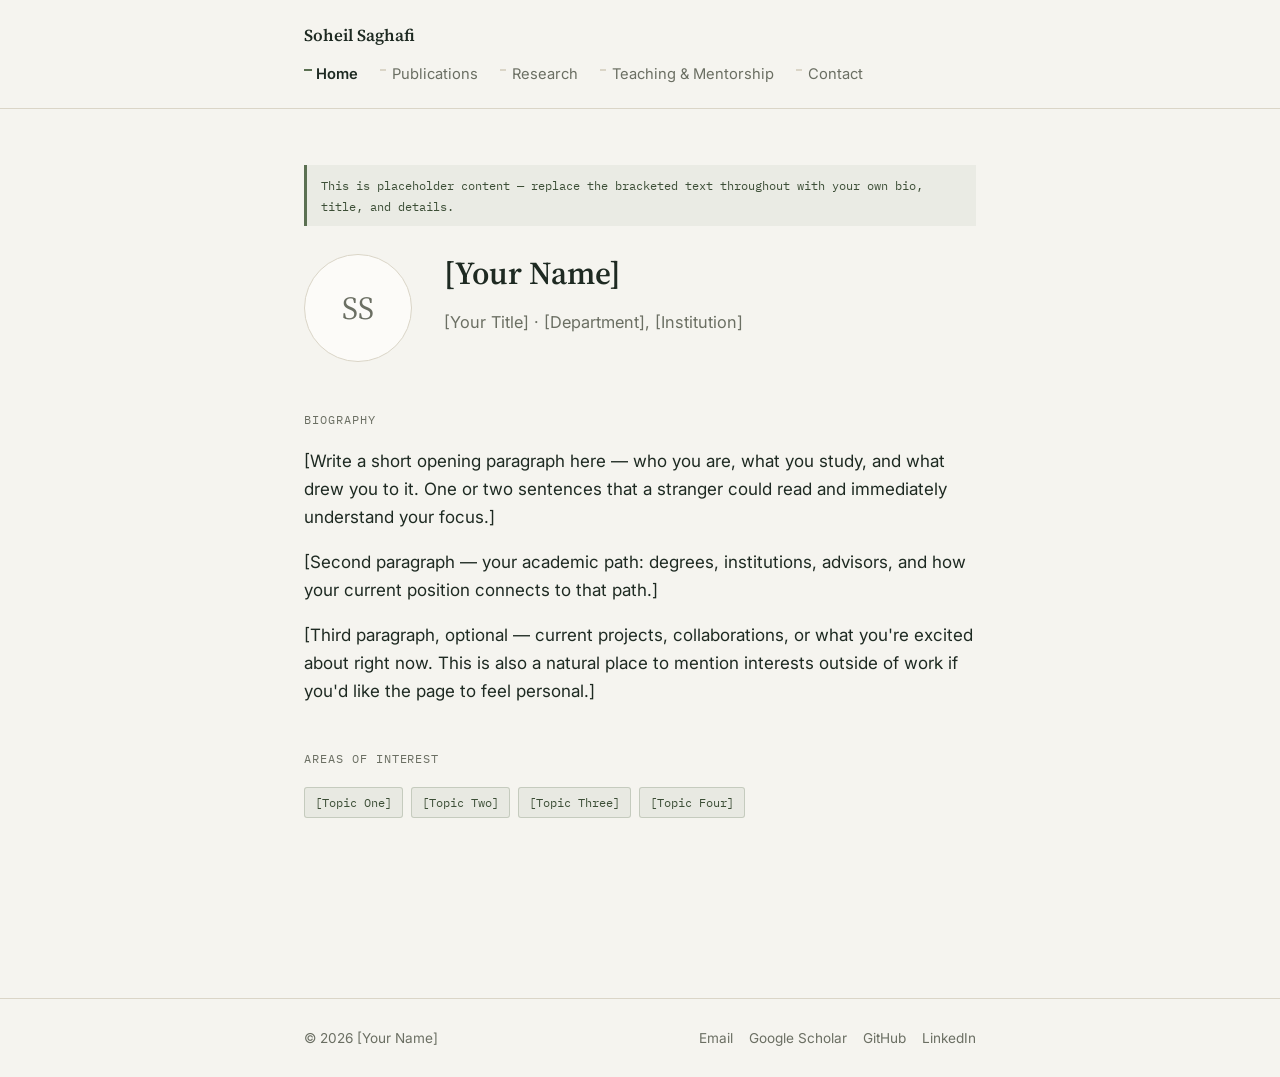
==== index.html @ 00693fb6 "Add files via upload The first draft with placeholders has been added to this repository!" ====
<!DOCTYPE html>
<html lang="en">
<head>
<meta charset="UTF-8">
<meta name="viewport" content="width=device-width, initial-scale=1.0">
<title>Soheil Saghafi</title>
<meta name="description" content="Personal academic site of Soheil Saghafi — biography, publications, research, teaching and mentorship, and contact information.">
<link rel="preconnect" href="https://fonts.googleapis.com">
<link href="https://fonts.googleapis.com/css2?family=Source+Serif+4:wght@400;600;700&family=Inter:wght@400;500;600&family=IBM+Plex+Mono:wght@400;500&display=swap" rel="stylesheet">
<link rel="stylesheet" href="style.css">
</head>
<body>

<header class="site-header">
  <div class="nav-wrap">
    <a class="site-name" href="index.html">Soheil Saghafi</a>
    <nav class="site-nav">
      <a href="index.html" class="active">Home</a>
      <a href="publications.html">Publications</a>
      <a href="research.html">Research</a>
      <a href="teaching.html">Teaching &amp; Mentorship</a>
      <a href="contact.html">Contact</a>
    </nav>
  </div>
</header>

<main>

  <p class="placeholder-note">This is placeholder content — replace the bracketed text throughout with your own bio, title, and details.</p>

  <div class="hero">
    <div class="avatar" aria-hidden="true">SS</div>
    <div>
      <h1>[Your Name]</h1>
      <p class="role">[Your Title] &middot; [Department], [Institution]</p>
    </div>
  </div>

  <section>
    <p class="eyebrow">Biography</p>
    <p>
      [Write a short opening paragraph here — who you are, what you study, and what
      drew you to it. One or two sentences that a stranger could read and immediately
      understand your focus.]
    </p>
    <p>
      [Second paragraph — your academic path: degrees, institutions, advisors,
      and how your current position connects to that path.]
    </p>
    <p>
      [Third paragraph, optional — current projects, collaborations, or what
      you're excited about right now. This is also a natural place to mention
      interests outside of work if you'd like the page to feel personal.]
    </p>
  </section>

  <section>
    <p class="eyebrow">Areas of Interest</p>
    <div class="tag-row">
      <span class="tag">[Topic One]</span>
      <span class="tag">[Topic Two]</span>
      <span class="tag">[Topic Three]</span>
      <span class="tag">[Topic Four]</span>
    </div>
  </section>

</main>

<footer class="site-footer">
  <div class="footer-wrap">
    <span>&copy; <span id="year"></span> [Your Name]</span>
    <span class="footer-links">
      <a href="mailto:you@example.com">Email</a>
      <a href="#">Google Scholar</a>
      <a href="#">GitHub</a>
      <a href="#">LinkedIn</a>
    </span>
  </div>
</footer>

<script>document.getElementById('year').textContent = new Date().getFullYear();</script>
</body>
</html>
---- style.css ----
/* ===================================================================
   Soheil Saghafi — personal academic site
   Token system:
   Color   — paper #F5F4EF, ink #1E2A22, accent (sage) #5B7052,
             accent-deep #3C4E36, rule #DAD5C7, muted #6B6F63
   Type    — display: 'Source Serif 4' (headings, name)
             body:    'Inter' (paragraphs, nav, UI)
             mono:    'IBM Plex Mono' (labels, eyebrows, dates)
   Layout  — single column, max-width 720px, hairline rules,
             persistent top nav with a left tick-mark on active page
   =================================================================== */

:root {
  --paper: #F5F4EF;
  --paper-raised: #FCFBF8;
  --ink: #1E2A22;
  --muted: #6B6F63;
  --rule: #DAD5C7;
  --accent: #5B7052;
  --accent-deep: #3C4E36;
  --max-w: 720px;
}

* { box-sizing: border-box; }

html {
  -webkit-font-smoothing: antialiased;
  scroll-behavior: smooth;
}

body {
  margin: 0;
  background: var(--paper);
  color: var(--ink);
  font-family: 'Inter', -apple-system, BlinkMacSystemFont, sans-serif;
  font-size: 17px;
  line-height: 1.65;
}

a {
  color: var(--accent-deep);
  text-decoration-color: var(--rule);
  text-underline-offset: 3px;
}
a:hover { color: var(--accent); }
a:focus-visible, button:focus-visible {
  outline: 2px solid var(--accent);
  outline-offset: 3px;
}

h1, h2, h3 {
  font-family: 'Source Serif 4', Georgia, serif;
  font-weight: 600;
  color: var(--ink);
  line-height: 1.2;
  margin: 0 0 0.5em;
}

.eyebrow {
  font-family: 'IBM Plex Mono', monospace;
  font-size: 0.75rem;
  letter-spacing: 0.08em;
  text-transform: uppercase;
  color: var(--muted);
  margin: 0 0 0.6em;
}

/* ---------- layout shell ---------- */
.site-header {
  border-bottom: 1px solid var(--rule);
  background: var(--paper);
  position: sticky;
  top: 0;
  z-index: 10;
}
.nav-wrap {
  max-width: var(--max-w);
  margin: 0 auto;
  padding: 22px 24px;
  display: flex;
  flex-wrap: wrap;
  align-items: baseline;
  justify-content: space-between;
  gap: 12px 24px;
}
.site-name {
  font-family: 'Source Serif 4', serif;
  font-weight: 600;
  font-size: 1.05rem;
  color: var(--ink);
  text-decoration: none;
  white-space: nowrap;
}
nav.site-nav {
  display: flex;
  gap: 22px;
  flex-wrap: wrap;
  font-size: 0.92rem;
}
nav.site-nav a {
  color: var(--muted);
  text-decoration: none;
  position: relative;
  padding-left: 12px;
}
nav.site-nav a::before {
  content: "";
  position: absolute;
  left: 0;
  top: 0.5em;
  width: 6px;
  height: 2px;
  background: var(--rule);
}
nav.site-nav a:hover { color: var(--ink); }
nav.site-nav a.active {
  color: var(--ink);
  font-weight: 600;
}
nav.site-nav a.active::before {
  background: var(--accent);
  width: 8px;
}

main {
  max-width: var(--max-w);
  margin: 0 auto;
  padding: 56px 24px 96px;
}

.site-footer {
  border-top: 1px solid var(--rule);
  margin-top: 40px;
}
.footer-wrap {
  max-width: var(--max-w);
  margin: 0 auto;
  padding: 28px 24px;
  display: flex;
  justify-content: space-between;
  flex-wrap: wrap;
  gap: 12px;
  font-size: 0.85rem;
  color: var(--muted);
}
.footer-links { display: flex; gap: 16px; }
.footer-links a { color: var(--muted); text-decoration: none; }
.footer-links a:hover { color: var(--accent-deep); }

/* ---------- home / hero ---------- */
.hero {
  display: flex;
  gap: 32px;
  align-items: flex-start;
  margin-bottom: 48px;
}
.avatar {
  flex: none;
  width: 108px;
  height: 108px;
  border-radius: 50%;
  background: var(--paper-raised);
  border: 1px solid var(--rule);
  display: flex;
  align-items: center;
  justify-content: center;
  font-family: 'Source Serif 4', serif;
  font-size: 2rem;
  color: var(--muted);
}
.hero h1 { font-size: 2rem; margin-bottom: 0.15em; }
.hero .role { color: var(--muted); font-size: 1.02rem; margin-bottom: 0; }

.tag-row {
  display: flex;
  flex-wrap: wrap;
  gap: 8px;
  margin: 18px 0 8px;
}
.tag {
  font-family: 'IBM Plex Mono', monospace;
  font-size: 0.78rem;
  color: var(--accent-deep);
  background: rgba(91, 112, 82, 0.08);
  border: 1px solid rgba(91, 112, 82, 0.25);
  padding: 4px 10px;
  border-radius: 3px;
}

section { margin-bottom: 44px; }
section > h2 {
  font-size: 1.3rem;
  border-bottom: 1px solid var(--rule);
  padding-bottom: 10px;
  margin-bottom: 18px;
}

/* ---------- entry list (publications / teaching / research) ---------- */
.entry {
  padding: 18px 0;
  border-bottom: 1px solid var(--rule);
  display: grid;
  grid-template-columns: 84px 1fr;
  gap: 18px;
}
.entry:last-child { border-bottom: none; }
.entry-date {
  font-family: 'IBM Plex Mono', monospace;
  font-size: 0.82rem;
  color: var(--muted);
  padding-top: 3px;
}
.entry-title {
  font-weight: 600;
  margin: 0 0 4px;
}
.entry-meta {
  color: var(--muted);
  font-size: 0.92rem;
  margin: 0 0 6px;
}
.entry-desc { margin: 0; font-size: 0.96rem; }
.entry-links { margin-top: 8px; font-size: 0.88rem; display: flex; gap: 14px; }

.placeholder-note {
  font-family: 'IBM Plex Mono', monospace;
  font-size: 0.78rem;
  color: var(--accent-deep);
  background: rgba(91,112,82,0.07);
  border-left: 3px solid var(--accent);
  padding: 10px 14px;
  margin: 0 0 28px;
}

/* ---------- contact ---------- */
.contact-list {
  list-style: none;
  padding: 0;
  margin: 0;
  display: grid;
  gap: 14px;
}
.contact-list li {
  display: flex;
  gap: 14px;
  align-items: baseline;
  padding-bottom: 12px;
  border-bottom: 1px solid var(--rule);
}
.contact-list .label {
  font-family: 'IBM Plex Mono', monospace;
  font-size: 0.78rem;
  color: var(--muted);
  width: 92px;
  flex: none;
  text-transform: uppercase;
  letter-spacing: 0.06em;
}

/* ---------- responsive ---------- */
@media (max-width: 560px) {
  .hero { flex-direction: column; align-items: flex-start; }
  .entry { grid-template-columns: 1fr; gap: 4px; }
  .entry-date { padding-top: 0; }
  nav.site-nav { gap: 14px 18px; }
}

@media (prefers-reduced-motion: reduce) {
  html { scroll-behavior: auto; }
}
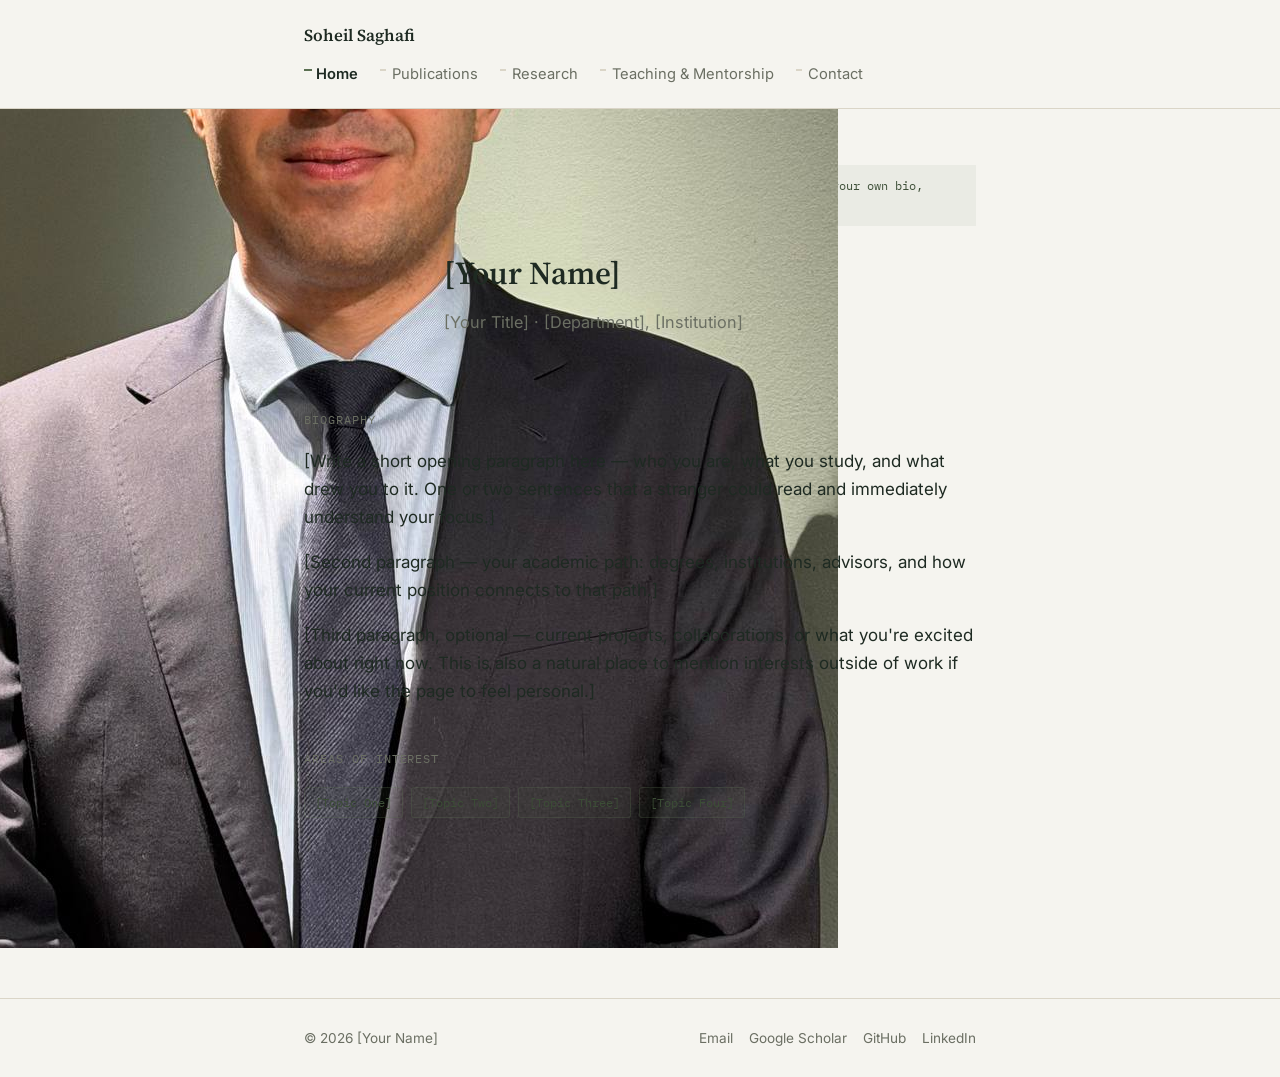
==== commit a9912acd: "Update index.html" ====
--- a/index.html
+++ b/index.html
@@ -10,7 +10,7 @@
 <link rel="stylesheet" href="style.css">
 </head>
 <body>
-
+ 
 <header class="site-header">
   <div class="nav-wrap">
     <a class="site-name" href="index.html">Soheil Saghafi</a>
@@ -23,19 +23,21 @@
     </nav>
   </div>
 </header>
-
+ 
 <main>
-
+ 
   <p class="placeholder-note">This is placeholder content — replace the bracketed text throughout with your own bio, title, and details.</p>
-
+ 
   <div class="hero">
-    <div class="avatar" aria-hidden="true">SS</div>
+    <div class="avatar">
+      <img src="photo.jpg" alt="Photo of [Your Name]">
+    </div>
     <div>
       <h1>[Your Name]</h1>
       <p class="role">[Your Title] &middot; [Department], [Institution]</p>
     </div>
   </div>
-
+ 
   <section>
     <p class="eyebrow">Biography</p>
     <p>
@@ -53,7 +55,7 @@
       interests outside of work if you'd like the page to feel personal.]
     </p>
   </section>
-
+ 
   <section>
     <p class="eyebrow">Areas of Interest</p>
     <div class="tag-row">
@@ -63,9 +65,9 @@
       <span class="tag">[Topic Four]</span>
     </div>
   </section>
-
+ 
 </main>
-
+ 
 <footer class="site-footer">
   <div class="footer-wrap">
     <span>&copy; <span id="year"></span> [Your Name]</span>
@@ -77,7 +79,7 @@
     </span>
   </div>
 </footer>
-
+ 
 <script>document.getElementById('year').textContent = new Date().getFullYear();</script>
 </body>
 </html>
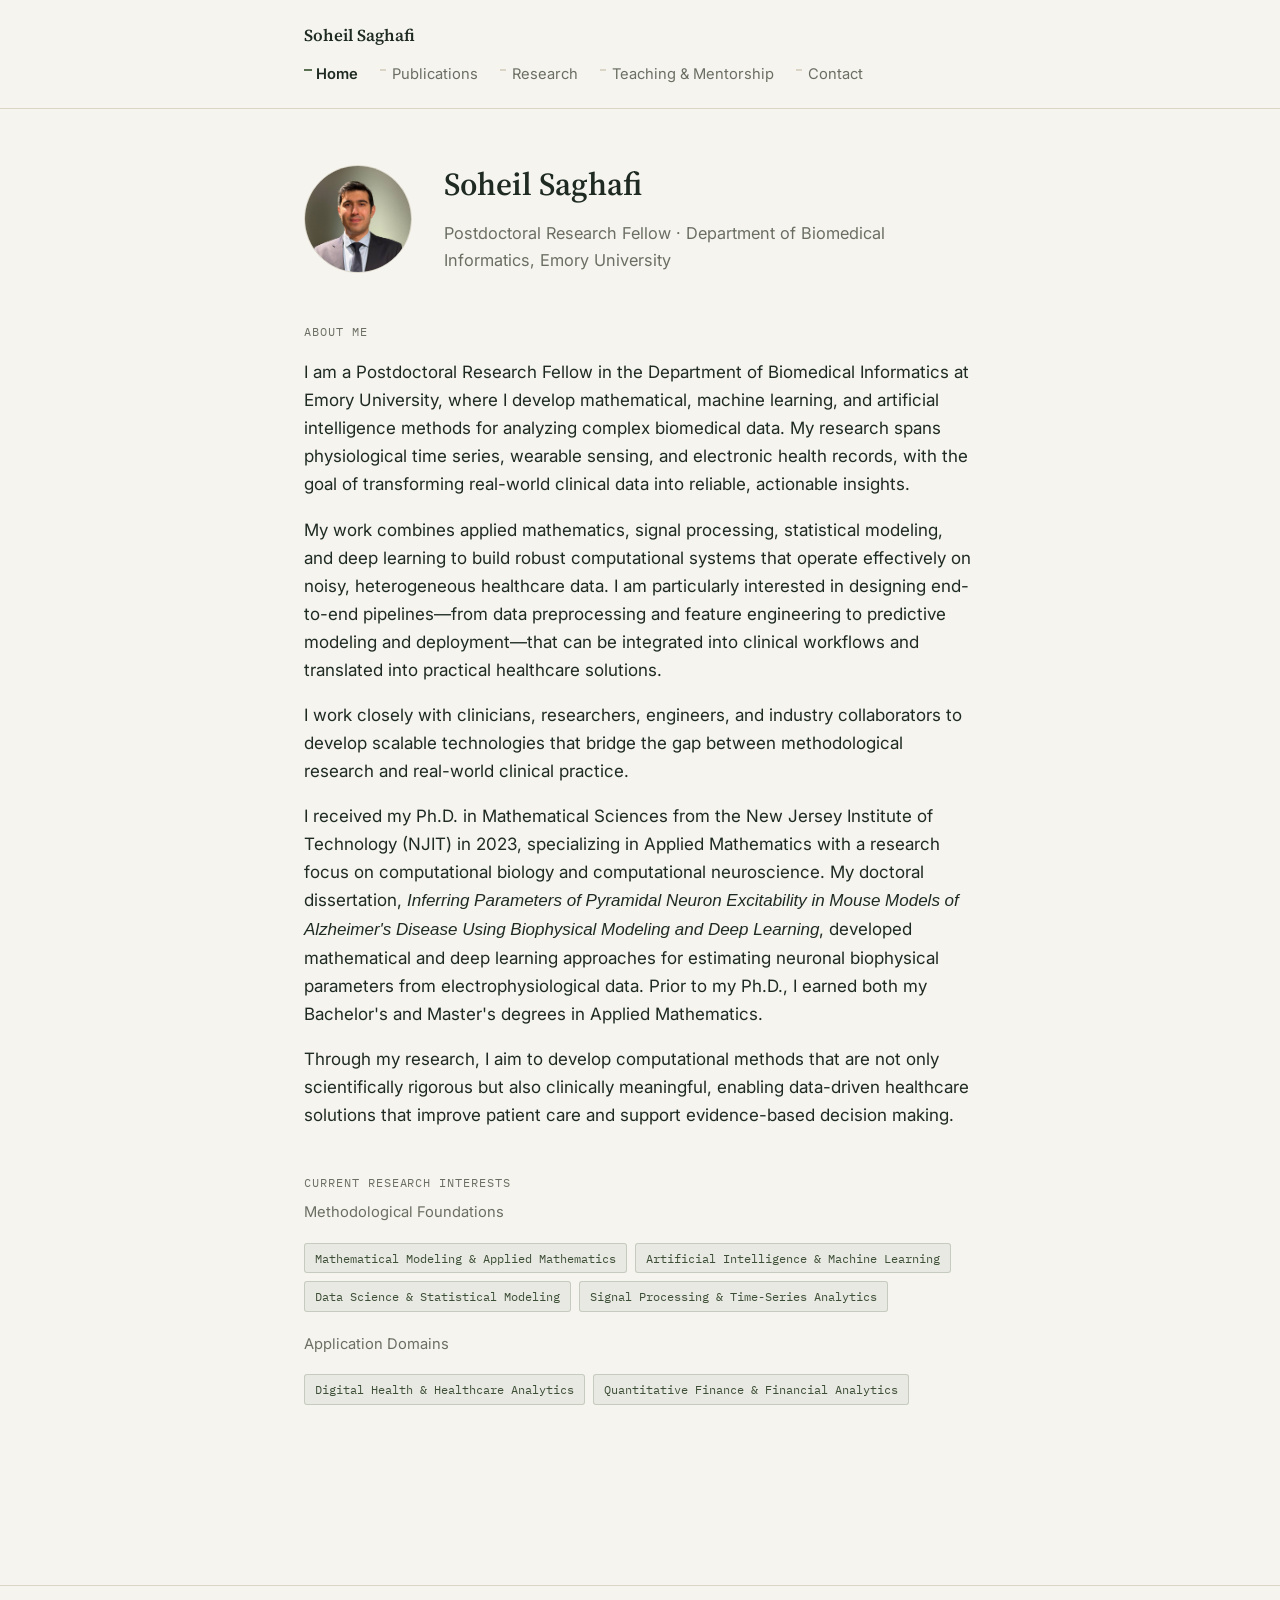
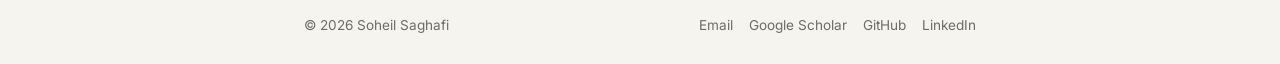
==== commit 0db31bfa: "Update index.html" ====
--- a/index.html
+++ b/index.html
@@ -10,7 +10,7 @@
 <link rel="stylesheet" href="style.css">
 </head>
 <body>
- 
+
 <header class="site-header">
   <div class="nav-wrap">
     <a class="site-name" href="index.html">Soheil Saghafi</a>
@@ -23,54 +23,85 @@
     </nav>
   </div>
 </header>
- 
+
 <main>
- 
-  <p class="placeholder-note">This is placeholder content — replace the bracketed text throughout with your own bio, title, and details.</p>
- 
+
   <div class="hero">
     <div class="avatar">
-      <img src="photo.jpg" alt="Photo of [Your Name]">
+      <img src="photo.jpg" alt="Photo of Soheil Saghafi">
     </div>
     <div>
-      <h1>[Your Name]</h1>
-      <p class="role">[Your Title] &middot; [Department], [Institution]</p>
+      <h1>Soheil Saghafi</h1>
+      <p class="role">Postdoctoral Research Fellow &middot; Department of Biomedical Informatics, Emory University</p>
     </div>
   </div>
- 
+
   <section>
-    <p class="eyebrow">Biography</p>
+    <p class="eyebrow">About Me</p>
     <p>
-      [Write a short opening paragraph here — who you are, what you study, and what
-      drew you to it. One or two sentences that a stranger could read and immediately
-      understand your focus.]
+      I am a Postdoctoral Research Fellow in the Department of Biomedical Informatics
+      at Emory University, where I develop mathematical, machine learning, and
+      artificial intelligence methods for analyzing complex biomedical data. My
+      research spans physiological time series, wearable
+      sensing, and electronic health records, with the goal of transforming
+      real-world clinical data into reliable, actionable insights.
     </p>
     <p>
-      [Second paragraph — your academic path: degrees, institutions, advisors,
-      and how your current position connects to that path.]
+      My work combines applied mathematics, signal processing, statistical modeling,
+      and deep learning to build robust computational systems that operate
+      effectively on noisy, heterogeneous healthcare data. I am particularly
+      interested in designing end-to-end pipelines&mdash;from data preprocessing and
+      feature engineering to predictive modeling and deployment&mdash;that can be
+      integrated into clinical workflows and translated into practical healthcare
+      solutions.
     </p>
     <p>
-      [Third paragraph, optional — current projects, collaborations, or what
-      you're excited about right now. This is also a natural place to mention
-      interests outside of work if you'd like the page to feel personal.]
+      I work closely with clinicians, researchers, engineers, and industry
+      collaborators to develop scalable technologies that bridge the gap between
+      methodological research and real-world clinical practice.
+    </p>
+    <p>
+      I received my Ph.D. in Mathematical Sciences from the New Jersey Institute of
+      Technology (NJIT) in 2023, specializing in Applied Mathematics with a research
+      focus on computational biology and computational neuroscience. My doctoral
+      dissertation, <em>Inferring Parameters of Pyramidal Neuron Excitability in
+      Mouse Models of Alzheimer's Disease Using Biophysical Modeling and Deep
+      Learning</em>, developed mathematical and deep learning approaches for
+      estimating neuronal biophysical parameters from electrophysiological data.
+      Prior to my Ph.D., I earned both my Bachelor's and Master's degrees in
+      Applied Mathematics.
+    </p>
+    <p>
+      Through my research, I aim to develop computational methods that are not
+      only scientifically rigorous but also clinically meaningful, enabling
+      data-driven healthcare solutions that improve patient care and support
+      evidence-based decision making.
     </p>
   </section>
- 
+
   <section>
-    <p class="eyebrow">Areas of Interest</p>
+    <p class="eyebrow">Current Research Interests</p>
+
+    <p class="entry-meta" style="margin-bottom:8px;">Methodological Foundations</p>
     <div class="tag-row">
-      <span class="tag">[Topic One]</span>
-      <span class="tag">[Topic Two]</span>
-      <span class="tag">[Topic Three]</span>
-      <span class="tag">[Topic Four]</span>
+      <span class="tag">Mathematical Modeling &amp; Applied Mathematics</span>
+      <span class="tag">Artificial Intelligence &amp; Machine Learning</span>
+      <span class="tag">Data Science &amp; Statistical Modeling</span>
+      <span class="tag">Signal Processing &amp; Time-Series Analytics</span>
+    </div>
+
+    <p class="entry-meta" style="margin:20px 0 8px;">Application Domains</p>
+    <div class="tag-row">
+      <span class="tag">Digital Health &amp; Healthcare Analytics</span>
+      <span class="tag">Quantitative Finance &amp; Financial Analytics</span>
     </div>
   </section>
- 
+
 </main>
- 
+
 <footer class="site-footer">
   <div class="footer-wrap">
-    <span>&copy; <span id="year"></span> [Your Name]</span>
+    <span>&copy; <span id="year"></span> Soheil Saghafi</span>
     <span class="footer-links">
       <a href="mailto:you@example.com">Email</a>
       <a href="#">Google Scholar</a>
@@ -79,7 +110,7 @@
     </span>
   </div>
 </footer>
- 
+
 <script>document.getElementById('year').textContent = new Date().getFullYear();</script>
 </body>
 </html>
--- a/style.css
+++ b/style.css
@@ -9,7 +9,7 @@
    Layout  — single column, max-width 720px, hairline rules,
              persistent top nav with a left tick-mark on active page
    =================================================================== */
-
+ 
 :root {
   --paper: #F5F4EF;
   --paper-raised: #FCFBF8;
@@ -20,14 +20,14 @@
   --accent-deep: #3C4E36;
   --max-w: 720px;
 }
-
+ 
 * { box-sizing: border-box; }
-
+ 
 html {
   -webkit-font-smoothing: antialiased;
   scroll-behavior: smooth;
 }
-
+ 
 body {
   margin: 0;
   background: var(--paper);
@@ -36,7 +36,7 @@
   font-size: 17px;
   line-height: 1.65;
 }
-
+ 
 a {
   color: var(--accent-deep);
   text-decoration-color: var(--rule);
@@ -47,7 +47,7 @@
   outline: 2px solid var(--accent);
   outline-offset: 3px;
 }
-
+ 
 h1, h2, h3 {
   font-family: 'Source Serif 4', Georgia, serif;
   font-weight: 600;
@@ -55,7 +55,7 @@
   line-height: 1.2;
   margin: 0 0 0.5em;
 }
-
+ 
 .eyebrow {
   font-family: 'IBM Plex Mono', monospace;
   font-size: 0.75rem;
@@ -64,7 +64,7 @@
   color: var(--muted);
   margin: 0 0 0.6em;
 }
-
+ 
 /* ---------- layout shell ---------- */
 .site-header {
   border-bottom: 1px solid var(--rule);
@@ -121,13 +121,13 @@
   background: var(--accent);
   width: 8px;
 }
-
+ 
 main {
   max-width: var(--max-w);
   margin: 0 auto;
   padding: 56px 24px 96px;
 }
-
+ 
 .site-footer {
   border-top: 1px solid var(--rule);
   margin-top: 40px;
@@ -146,7 +146,7 @@
 .footer-links { display: flex; gap: 16px; }
 .footer-links a { color: var(--muted); text-decoration: none; }
 .footer-links a:hover { color: var(--accent-deep); }
-
+ 
 /* ---------- home / hero ---------- */
 .hero {
   display: flex;
@@ -167,10 +167,17 @@
   font-family: 'Source Serif 4', serif;
   font-size: 2rem;
   color: var(--muted);
+  overflow: hidden;
+}
+.avatar img {
+  width: 100%;
+  height: 100%;
+  object-fit: cover;
+  object-position: center top;
 }
 .hero h1 { font-size: 2rem; margin-bottom: 0.15em; }
 .hero .role { color: var(--muted); font-size: 1.02rem; margin-bottom: 0; }
-
+ 
 .tag-row {
   display: flex;
   flex-wrap: wrap;
@@ -186,7 +193,7 @@
   padding: 4px 10px;
   border-radius: 3px;
 }
-
+ 
 section { margin-bottom: 44px; }
 section > h2 {
   font-size: 1.3rem;
@@ -194,7 +201,7 @@
   padding-bottom: 10px;
   margin-bottom: 18px;
 }
-
+ 
 /* ---------- entry list (publications / teaching / research) ---------- */
 .entry {
   padding: 18px 0;
@@ -221,7 +228,7 @@
 }
 .entry-desc { margin: 0; font-size: 0.96rem; }
 .entry-links { margin-top: 8px; font-size: 0.88rem; display: flex; gap: 14px; }
-
+ 
 .placeholder-note {
   font-family: 'IBM Plex Mono', monospace;
   font-size: 0.78rem;
@@ -231,7 +238,7 @@
   padding: 10px 14px;
   margin: 0 0 28px;
 }
-
+ 
 /* ---------- contact ---------- */
 .contact-list {
   list-style: none;
@@ -256,7 +263,7 @@
   text-transform: uppercase;
   letter-spacing: 0.06em;
 }
-
+ 
 /* ---------- responsive ---------- */
 @media (max-width: 560px) {
   .hero { flex-direction: column; align-items: flex-start; }
@@ -264,7 +271,7 @@
   .entry-date { padding-top: 0; }
   nav.site-nav { gap: 14px 18px; }
 }
-
+ 
 @media (prefers-reduced-motion: reduce) {
   html { scroll-behavior: auto; }
 }
